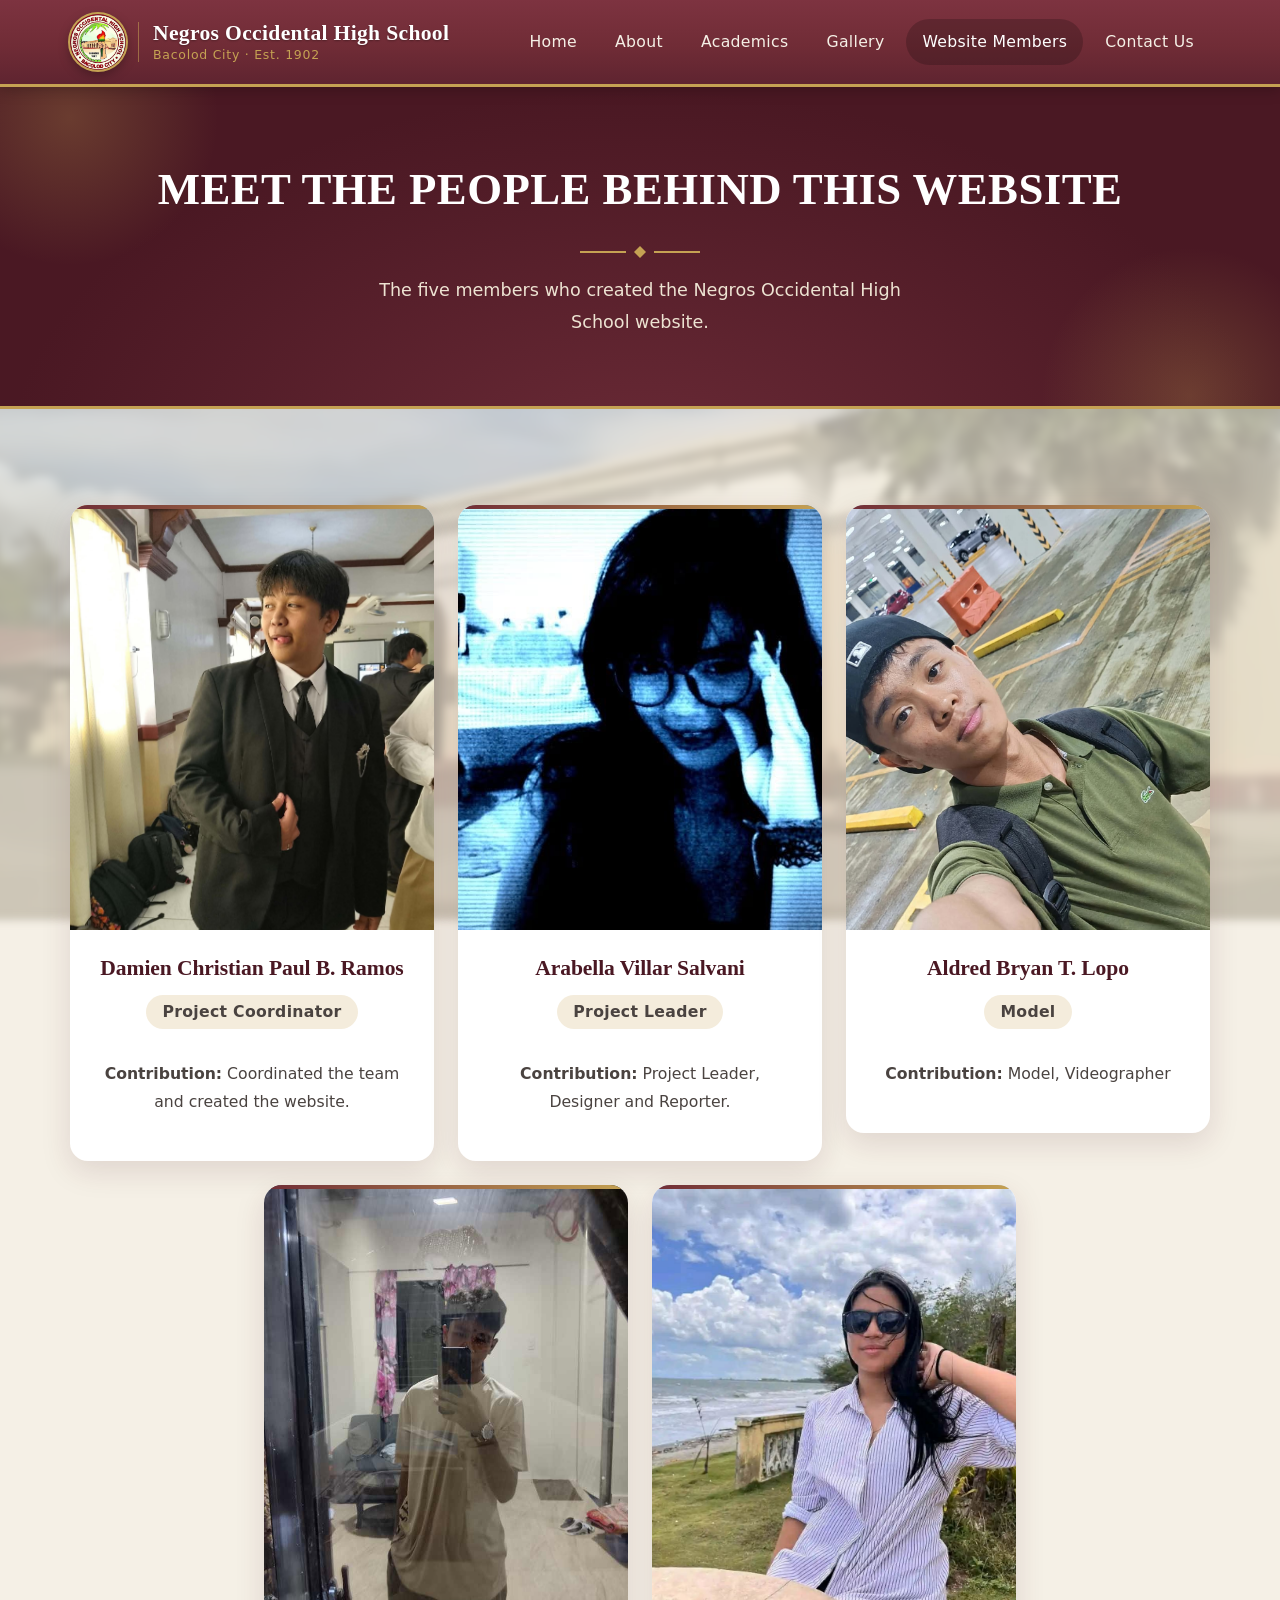
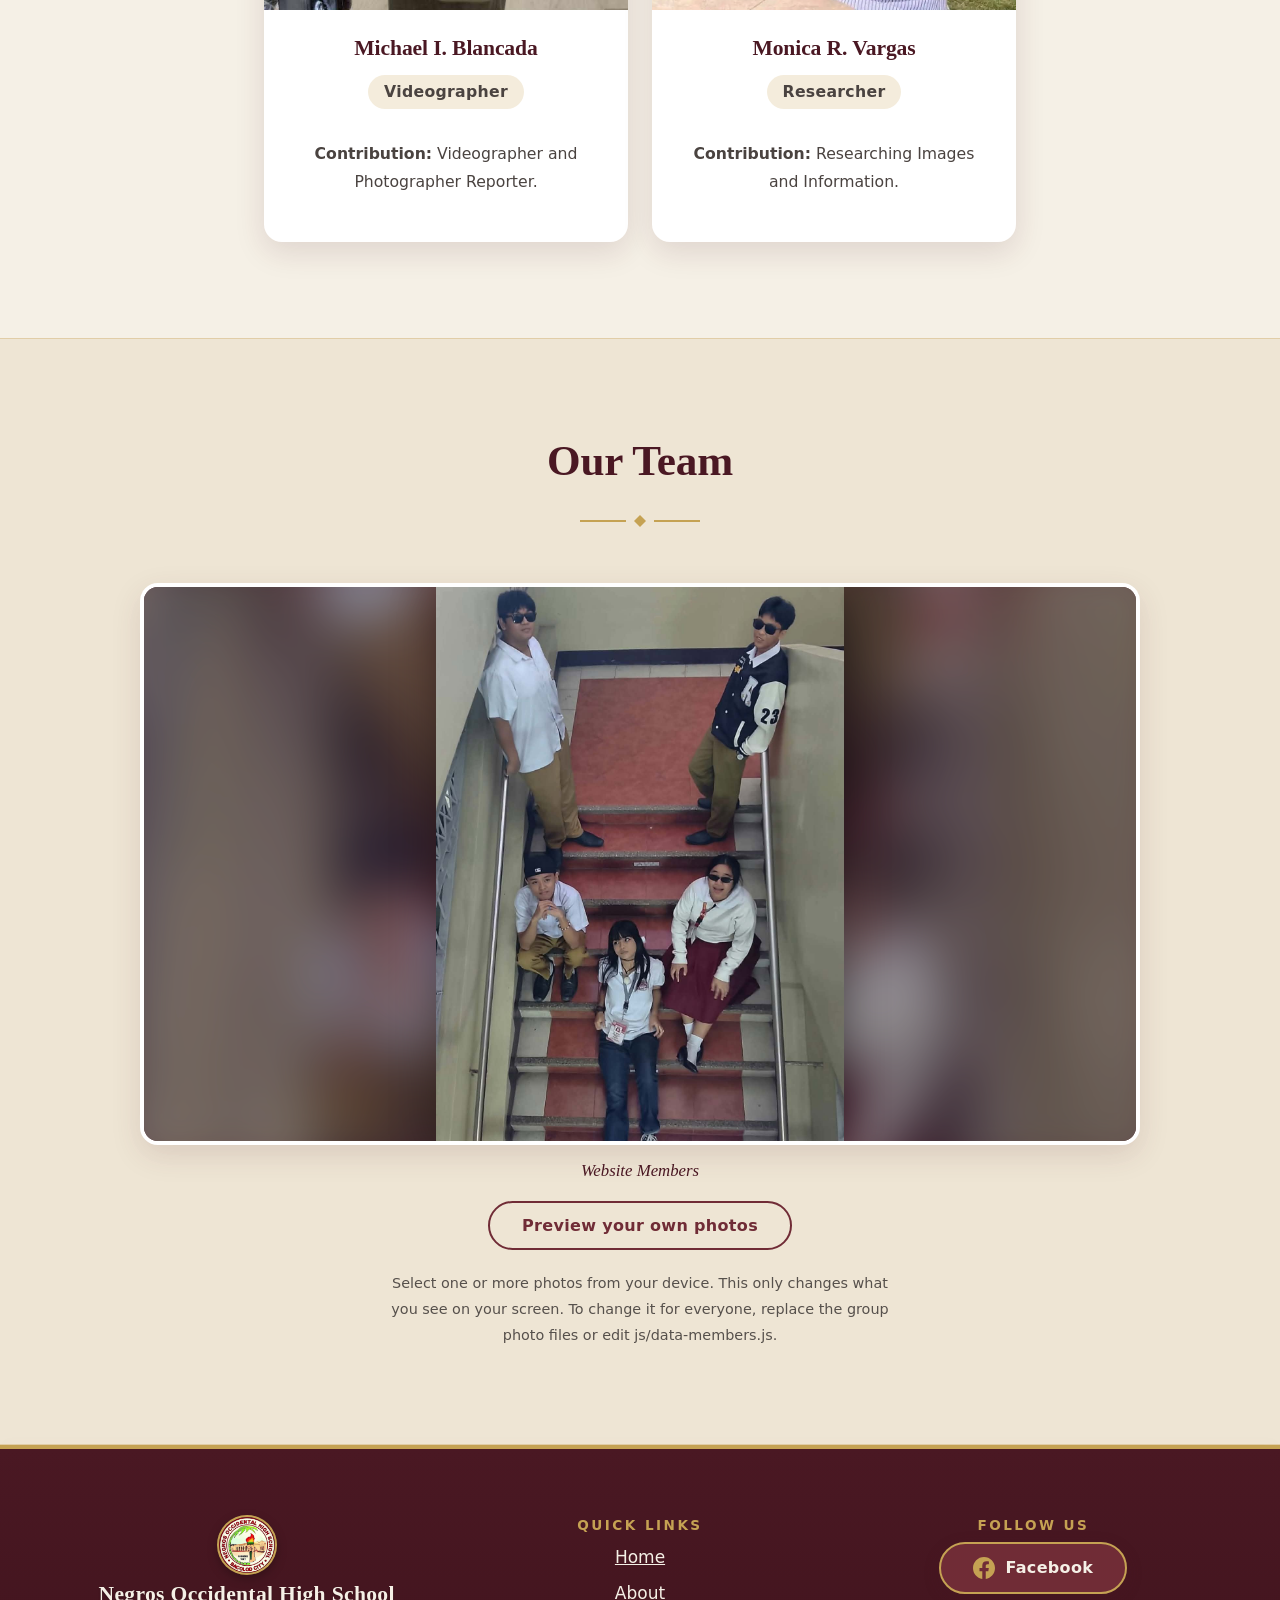
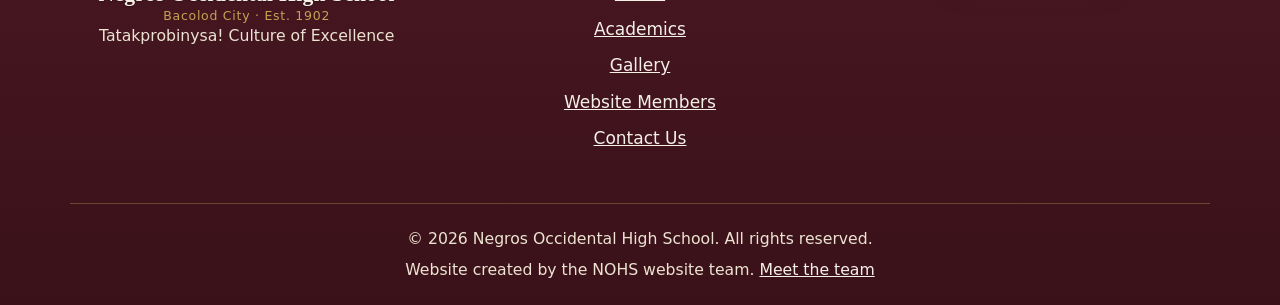
==== members.html @ 0fbad0cd "Add files via upload" ====
<!DOCTYPE html>
<html lang="en">
<head>
<meta charset="UTF-8">
<meta name="viewport" content="width=device-width, initial-scale=1">
<title>Website Members | Negros Occidental High School</title>
<meta name="description" content="Official information website of Negros Occidental High School, Bacolod City.">
<link rel="icon" href="assets/images/school-logo.png">
<link rel="stylesheet" href="css/style.css">
<link rel="stylesheet" href="css/animations.css">
<link rel="stylesheet" href="css/responsive.css">
</head>
<body data-page="members">
<!-- Loading screen (logo comes from js/site-config.js) -->
<div id="loader" aria-hidden="true"><img class="js-logo" src="assets/images/school-logo.png" alt=""></div>
<a class="skip" href="#main">Skip to content</a>
<div id="site-header"></div>
<main id="main">

<section class="page-head"><div class="container"><h1>MEET THE PEOPLE BEHIND THIS WEBSITE</h1><p>The five members who created the Negros Occidental High School website.</p></div></section>
<section class="section"><div class="container"><div class="grid grid-5" id="members-grid"></div></div></section>

<section class="section alt"><div class="container"><h2 class="section-title">Our Team</h2>
  <!-- GROUP PHOTO: any image type works (jpg, png, webp, gif, avif, svg). Change the path in js/data-members.js -->
  <figure class="group reveal">
    <div class="group-frame" id="group-frame"><!-- photos are added by js/group-photo.js --></div>
    <figcaption id="group-cap"></figcaption>
  </figure>
  <div class="group-actions">
    <label class="btn btn-outline" for="group-file" tabindex="0" onkeydown="if(event.key==='Enter')this.click()">Preview your own photos</label>
    <input type="file" id="group-file" accept="image/*" multiple class="sr">
    <p class="note">Select one or more photos from your device. This only changes what you see on your screen. To change it for everyone, replace the group photo files or edit js/data-members.js.</p>
  </div>
</div></section>
<!-- Group photo lightbox (opens when the group photo is clicked) -->
<div class="lightbox" id="group-lightbox" role="dialog" aria-modal="true" aria-label="Group photo viewer" hidden>
  <button class="lb-close" aria-label="Close">&times;</button>
  <button class="lb-prev" aria-label="Previous photo">&#8249;</button>
  <figure><img src="" alt=""><figcaption class="lb-cap"></figcaption><div class="lb-thumbs"></div></figure>
  <button class="lb-next" aria-label="Next photo">&#8250;</button>
</div>
</main>
<div id="site-footer"></div>
<script src="js/site-config.js"></script>
<script src="js/data-gallery.js"></script>
<script src="js/data-members.js"></script>
<script src="js/data-programs.js"></script>
<script src="js/data-activities.js"></script>
<script src="js/main.js"></script>
<script src="js/group-photo.js"></script>
<script src="js/animations.js"></script>
</body>
</html>
---- css/style.css ----
/* STYLE.CSS - to change colors, edit the values in :root below. */
:root{
  --maroon:#702C36; --maroon-dark:#4A1823; --beige:#F5F0E6; --beige-2:#EDE3D2;
  --gold:#C5A253; --white:#FFFFFF; --text:#302B29;
  --radius:16px; --shadow:0 6px 22px rgba(74,24,35,.14);
  --serif:Georgia,"Palatino Linotype",Palatino,"Times New Roman",serif;
  --sans:system-ui,-apple-system,"Segoe UI",Roboto,Arial,sans-serif;
}
*{box-sizing:border-box}
html{scroll-behavior:smooth;scroll-padding-top:84px}
body{margin:0;font:1rem/1.7 var(--sans);color:var(--text);background:var(--beige)}
img{max-width:100%;display:block}
a{color:var(--maroon)}
:focus-visible{outline:3px solid var(--gold);outline-offset:3px}
h1,h2,h3{font-family:var(--serif);color:var(--maroon-dark);line-height:1.2;margin:0 0 .6em}
p{margin:0 0 1em}
.container{width:min(1140px,92%);margin-inline:auto}
.narrow{max-width:780px}
.section{padding:76px 0}.section.tight{padding-top:0}
.section.alt{background:var(--beige-2)}
.section-title{font-size:clamp(1.7rem,3.2vw,2.4rem);margin-bottom:1.1em}
.section-title::after{content:"";display:block;width:56px;height:3px;background:var(--gold);margin-top:.5em;border-radius:2px}
.skip{position:absolute;left:-999px;top:0;background:var(--gold);color:var(--maroon-dark);padding:8px 14px;z-index:300}
.skip:focus{left:8px;top:8px}
.sr{position:absolute;width:1px;height:1px;overflow:hidden;clip:rect(0 0 0 0)}
.note{font-size:.9rem;opacity:.8}

/* Buttons */
.btn{display:inline-block;background:var(--maroon);color:var(--white);padding:12px 26px;border-radius:999px;border:2px solid var(--maroon);font:600 1rem var(--sans);text-decoration:none;cursor:pointer;transition:transform .2s,background .2s,box-shadow .2s}
.btn:hover{transform:translateY(-2px);background:var(--maroon-dark);box-shadow:var(--shadow)}
.btn-gold{background:var(--gold);border-color:var(--gold);color:var(--maroon-dark)}
.btn-gold:hover{background:#d4b366;border-color:#d4b366}
.btn-light{background:transparent;border-color:var(--white);color:var(--white)}
.btn-light:hover{background:var(--white);color:var(--maroon-dark)}
.btn-outline{background:transparent;color:var(--maroon)}
.btn-outline:hover{color:var(--white)}
.btn-fb{display:inline-flex;align-items:center;gap:10px;background:var(--maroon);border-color:var(--gold)}
.btn-fb svg{color:var(--gold)}
.btn-fb:hover{background:var(--maroon-dark);transform:translateY(-3px) scale(1.03)}
.btn-fb.big{padding:16px 34px;font-size:1.1rem}
.btn-row{display:flex;gap:14px;flex-wrap:wrap}

/* Header */
.site-header{position:sticky;top:0;z-index:100;background:linear-gradient(180deg,#7d3340 0%,var(--maroon) 55%,#5f2430 100%);border-bottom:3px solid var(--gold);box-shadow:0 2px 14px rgba(0,0,0,.25)}
.nav-wrap{display:flex;align-items:center;justify-content:space-between;gap:16px;min-height:84px}
.brand{display:flex;align-items:center;gap:12px;color:var(--white);text-decoration:none;font:700 1.05rem/1.2 var(--serif)}
.brand img{width:56px;height:56px;object-fit:contain;border-radius:50%;box-shadow:0 0 0 2px var(--gold),0 4px 12px rgba(0,0,0,.35);transition:transform .3s}
.brand:hover img{transform:rotate(-6deg) scale(1.05)}
.brand-text{display:flex;flex-direction:column;gap:3px;padding-left:14px;border-left:1px solid rgba(197,162,83,.55)}
.brand-name{font:700 1.3rem/1.1 var(--serif);letter-spacing:.015em;text-shadow:0 1px 2px rgba(0,0,0,.3)}
.brand-sub{font:500 .78rem/1 var(--sans);letter-spacing:.06em;color:var(--gold)}
.nav{display:flex;gap:6px}
.nav a{color:var(--beige);text-decoration:none;padding:8px 14px;border-radius:8px;position:relative;font-weight:500;transition:background .2s}
.nav a:hover{background:var(--maroon-dark)}
.nav a.active{color:var(--white)}
.nav a.active::after{content:"";position:absolute;left:14px;right:14px;bottom:2px;height:2px;background:var(--gold)}
.nav-toggle{display:none;background:none;border:0;padding:10px;cursor:pointer}
.nav-toggle span{display:block;width:26px;height:3px;background:var(--white);margin:5px 0;transition:.25s;border-radius:2px}
.nav-toggle[aria-expanded=true] span:nth-child(1){transform:translateY(8px) rotate(45deg)}
.nav-toggle[aria-expanded=true] span:nth-child(2){opacity:0}
.nav-toggle[aria-expanded=true] span:nth-child(3){transform:translateY(-8px) rotate(-45deg)}

/* Hero */
.hero{background:var(--maroon-dark) center/cover;color:var(--white);padding:100px 0 110px;border-bottom:4px solid var(--gold)}
.hero-grid{display:grid;grid-template-columns:1fr auto;gap:48px;align-items:center}
.hero h1{color:var(--white);font-size:clamp(2.2rem,5.4vw,4rem);letter-spacing:.01em;margin-bottom:.35em}
.hero-meta{color:var(--gold);font:600 1.1rem var(--serif)}
.hero-welcome{max-width:560px;font-size:1.1rem;margin-bottom:1.6em}
.hero-logo{width:260px;height:260px;object-fit:contain;filter:drop-shadow(0 10px 24px rgba(0,0,0,.45))}
.page-head{background:var(--maroon-dark);color:var(--white);padding:56px 0;border-bottom:3px solid var(--gold)}
.page-head h1{color:var(--white);font-size:clamp(1.8rem,4vw,2.8rem);margin:0}
.page-head p{color:var(--beige-2);margin:.6em 0 0}

/* Layout + cards */
.split{display:grid;grid-template-columns:1fr 1fr;gap:56px;align-items:center}
.grid{display:grid;gap:24px}
.grid-2{grid-template-columns:repeat(2,1fr)}.grid-3{grid-template-columns:repeat(3,1fr)}.grid-4{grid-template-columns:repeat(4,1fr)}
.grid-5{display:flex;flex-wrap:wrap;justify-content:center}
.grid-5 .card{flex:0 1 calc(33.333% - 16px)}
.card{background:var(--white);border-radius:var(--radius);box-shadow:var(--shadow);padding:28px;border-top:3px solid var(--gold);text-decoration:none;color:var(--text);display:block;overflow:hidden;transition:transform .25s,box-shadow .25s}
a.card:hover,.card:hover{transform:translateY(-5px);box-shadow:0 14px 30px rgba(74,24,35,.2)}
.card h3,.card h2{font-size:1.3rem}
.card .more{color:var(--maroon);font-weight:700}
.card .more::after{content:" \203A";color:var(--gold)}
.card:has(> img){padding:0}
.card > img{width:100%;aspect-ratio:3/2;object-fit:cover}
.card-body{padding:22px 24px 26px}
.member > img{aspect-ratio:6/7}
.role{color:var(--maroon);font-weight:700;font-size:.95rem}
.img-frame{border-radius:var(--radius);overflow:hidden;box-shadow:var(--shadow);border:4px solid var(--white)}
.photos{display:grid;gap:20px}
.photos figure{margin:0;border-radius:var(--radius);overflow:hidden;box-shadow:var(--shadow);background:var(--white)}
.photos figcaption{padding:10px 16px;font-size:.9rem}
.ticks{list-style:none;padding:0;margin:0}
.ticks li{padding:10px 0 10px 34px;position:relative;border-bottom:1px solid rgba(112,44,54,.15)}
.ticks li::before{content:"";position:absolute;left:6px;top:19px;width:10px;height:10px;background:var(--gold);transform:rotate(45deg)}
.profile{width:100%;border-collapse:collapse;background:var(--white);border-radius:var(--radius);overflow:hidden;box-shadow:var(--shadow)}
.profile th,.profile td{text-align:left;padding:14px 20px;border-bottom:1px solid var(--beige-2)}
.profile th{width:32%;background:var(--maroon);color:var(--white);font-weight:600}
.timeline{list-style:none;margin:0;padding:0 0 0 26px;border-left:3px solid var(--gold)}
.timeline li{position:relative;padding:0 0 28px 28px}
.timeline li::before{content:"";position:absolute;left:-36px;top:6px;width:16px;height:16px;border-radius:50%;background:var(--maroon);border:3px solid var(--gold)}
.timeline .year{font:700 1.3rem var(--serif);color:var(--maroon)}
.info{margin:0}.info dt{font-weight:700;color:var(--maroon);margin-top:14px}.info dd{margin:0}

/* Video */
.player-wrap{display:grid;grid-template-columns:1.6fr 1fr;gap:36px;align-items:start}
.player{position:relative;background:#000;border-radius:var(--radius);overflow:hidden;box-shadow:var(--shadow);border:3px solid var(--maroon-dark)}
.player video{width:100%;aspect-ratio:16/9;display:block;background:#1c1c1c;cursor:pointer}
.vmsg{position:absolute;inset:0 0 56px;margin:0;padding:24px;display:flex;align-items:center;text-align:center;color:var(--beige);background:rgba(74,24,35,.88);font-size:.95rem}
.controls{display:flex;align-items:center;gap:10px;padding:10px 14px;background:var(--maroon-dark);color:var(--white);font-size:.85rem;flex-wrap:wrap}
.controls button{background:var(--gold);color:var(--maroon-dark);border:0;border-radius:6px;padding:6px 12px;font-weight:700;cursor:pointer}
.controls button:hover{background:#d9b968}
.controls input[type=range]{accent-color:var(--gold)}
#seek{flex:1;min-width:120px}#vol{width:80px}
.player:fullscreen video{height:calc(100% - 56px);aspect-ratio:auto}

/* Gallery */
.gallery{display:grid;grid-template-columns:repeat(3,1fr);gap:22px}
.g-item{position:relative;border:0;padding:0;border-radius:var(--radius);overflow:hidden;cursor:zoom-in;box-shadow:var(--shadow);aspect-ratio:4/3;background:var(--maroon)}
.g-item img{width:100%;height:100%;object-fit:cover;transition:transform .5s}
.g-item:hover img,.g-item:focus-visible img{transform:scale(1.08)}
.g-cap{position:absolute;inset:auto 0 0;padding:34px 16px 12px;text-align:left;color:var(--white);font-size:.85rem;background:linear-gradient(transparent,rgba(74,24,35,.92))}
.g-cap strong{display:block;font:700 1rem var(--serif);color:var(--gold)}
.lightbox{position:fixed;inset:0;z-index:400;background:rgba(30,10,15,.94);display:flex;align-items:center;justify-content:center;gap:12px;padding:20px}
.lightbox[hidden]{display:none}
.lightbox figure{margin:0;max-width:min(980px,80vw);text-align:center}
.lightbox img{max-height:76vh;margin:auto;border-radius:12px;border:3px solid var(--gold);opacity:0;transition:opacity .3s}
.lightbox img.in{opacity:1}
.lb-cap{color:var(--beige);margin-top:14px}
.lightbox button{background:rgba(197,162,83,.2);color:var(--white);border:2px solid var(--gold);width:50px;height:50px;border-radius:50%;font-size:2rem;line-height:1;cursor:pointer;flex:none}
.lightbox button:hover{background:var(--gold);color:var(--maroon-dark)}
.lb-close{position:absolute;top:18px;right:18px}

/* Contact / map / footer */
.map{border-radius:var(--radius);overflow:hidden;box-shadow:var(--shadow);border:4px solid var(--white);margin-bottom:12px}
.map iframe{width:100%;height:430px;border:0;display:block}
.fb-card{text-align:center}
.site-footer{background:var(--maroon-dark);color:var(--beige-2);border-top:4px solid var(--gold);padding-top:52px}
.site-footer h3{color:var(--gold);font-size:1.1rem}
.site-footer a{color:var(--beige)}
.site-footer ul{list-style:none;padding:0;margin:0}.site-footer li{margin-bottom:6px}
.footer-grid{display:grid;grid-template-columns:1.6fr 1fr 1fr;gap:40px}
.footer-bottom{border-top:1px solid rgba(197,162,83,.35);margin-top:36px;padding:18px 0;display:flex;justify-content:space-between;gap:12px;flex-wrap:wrap;font-size:.9rem}
.footer-bottom p{margin:0}
.to-top{position:fixed;right:20px;bottom:20px;width:46px;height:46px;border-radius:50%;border:2px solid var(--gold);background:var(--maroon);color:var(--white);font-size:1.4rem;cursor:pointer;opacity:0;pointer-events:none;transition:.3s;z-index:90}
.to-top.show{opacity:1;pointer-events:auto}
.to-top:hover{background:var(--maroon-dark)}

/* ===== SYMMETRY LAYER: centered headings, balanced columns, equal cards ===== */
.section-title{text-align:center}
.section-title::after{margin-inline:auto}
.narrow{margin-inline:auto;text-align:center}
.page-head{text-align:center;background:radial-gradient(ellipse at 50% 120%,#6a2a36 0,var(--maroon-dark) 70%)}
.page-head p{max-width:640px;margin-inline:auto}
.section:has(> .container > .btn-outline){padding:30px 0 0;text-align:center}
.grid{align-items:stretch}
.card{text-align:center;height:100%}
.card.member .card-body,.card:has(> img) .card-body{text-align:center}
.info{text-align:center}
.ticks{max-width:380px;margin-inline:auto}
.split{align-items:center}
.split > div:first-child{text-align:left}

/* Hero: centered stack, logo on top */
.hero{text-align:center}
.hero-grid{grid-template-columns:1fr;justify-items:center;gap:26px}
.hero-logo{order:-1;width:190px;height:190px}
.hero-welcome{margin-inline:auto}
.btn-row{justify-content:center}

/* Video: centered, player above details */
.player-wrap{grid-template-columns:1fr;max-width:900px;margin-inline:auto;gap:26px}
.player-info{text-align:center}

/* About: photos side by side, centered timeline that mirrors left/right */
.photos{grid-template-columns:repeat(2,1fr);margin-top:36px}
.photos img{aspect-ratio:3/2;object-fit:cover;width:100%}
.timeline{position:relative;max-width:900px;margin-inline:auto;padding:0;border:0}
.timeline::before{content:"";position:absolute;left:50%;top:0;bottom:0;width:3px;background:var(--gold);transform:translateX(-50%)}
.timeline li{position:relative;width:50%;padding:0 44px 32px 0;text-align:right}
.timeline li:nth-child(even){margin-left:50%;padding:0 0 32px 44px;text-align:left}
.timeline li::before{left:auto;right:-8px;top:6px}
.timeline li:nth-child(even)::before{right:auto;left:-8px}

/* Members: equal width cards, last row centered */
.grid-5{gap:24px}
.grid-5 .card{flex:0 1 calc(33.333% - 16px)}

/* Footer: three equal, centered columns */
.footer-grid{grid-template-columns:repeat(3,1fr);text-align:center}
.footer-grid .brand{justify-content:center}
.footer-grid .brand-text{text-align:left}
.footer-bottom{justify-content:center;text-align:center;flex-direction:column;align-items:center;gap:4px}

/* Spacing + footer brand fixes */
.section.tight{padding-top:44px}
.footer-grid .brand{flex-direction:column;gap:10px}
.footer-grid .brand-text{border-left:0;padding-left:0;align-items:center;text-align:center}
.footer-grid p{max-width:340px;margin-inline:auto}

/* Academics: programs in two balanced columns; an odd last card is centered */
.programs{max-width:960px;margin-inline:auto}
.programs .card{flex:0 1 calc(50% - 12px)}

/* Hero banner: cover for big images; natural size + blurred fill for small ones */
.hero{position:relative;overflow:hidden;isolation:isolate;background:var(--maroon-dark)}
.hero-bg{position:absolute;inset:0;z-index:-2}
.hero-bg-blur{position:absolute;inset:-60px;background:center/cover no-repeat;filter:blur(26px) saturate(1.1)}
.hero-bg-img{position:absolute;inset:0;width:100%;height:100%;object-fit:cover}
.hero-small .hero-bg-img{object-fit:scale-down;-webkit-mask-image:linear-gradient(90deg,transparent,#000 7%,#000 93%,transparent);mask-image:linear-gradient(90deg,transparent,#000 7%,#000 93%,transparent)}
.hero::before{content:"";position:absolute;inset:0;z-index:-1;background:linear-gradient(rgba(74,24,35,.8),rgba(48,43,41,.74))}
.hero-small::before{background:linear-gradient(rgba(74,24,35,.5),rgba(48,43,41,.45))}
.hero h1,.hero-meta,.hero-welcome{text-shadow:0 2px 10px rgba(0,0,0,.65)}

/* Group photo: never stretched; blurred copy of the photo fills the leftover space */
.group{margin:0 auto;max-width:1000px}
.group-frame{position:relative;aspect-ratio:16/9;border-radius:var(--radius);overflow:hidden;isolation:isolate;box-shadow:var(--shadow);border:4px solid var(--white);background:var(--maroon-dark)}
.group-blur{position:absolute;inset:-40px;background:center/cover no-repeat;filter:blur(28px) saturate(1.15);z-index:0}
.group-frame::before{content:"";position:absolute;inset:0;z-index:1;background:rgba(74,24,35,.28)}
.group-img{position:absolute;inset:0;width:100%;height:100%;object-fit:scale-down;z-index:2;filter:drop-shadow(0 8px 22px rgba(0,0,0,.45))}
.group-missing .group-img{visibility:hidden}
.group figcaption{text-align:center;margin-top:16px;font:italic 1.05rem var(--serif);color:var(--maroon-dark)}
.group-actions{text-align:center;margin-top:20px}
.group-actions .note{max-width:520px;margin:12px auto 0}

/* Group photo: click-to-enlarge hint */
.group-frame{cursor:zoom-in}
.group-img{transition:transform .6s cubic-bezier(.2,.7,.2,1)}
.group-frame:hover .group-img{transform:scale(1.02)}
.group-frame::after{content:"Click to enlarge";position:absolute;right:14px;bottom:14px;z-index:3;background:rgba(74,24,35,.88);color:var(--white);border:1px solid var(--gold);padding:6px 14px;border-radius:999px;font-size:.8rem;transition:opacity .3s,transform .3s}
@media (hover:hover){.group-frame::after{opacity:0;transform:translateY(6px)}.group-frame:hover::after,.group-frame:focus-visible::after{opacity:1;transform:none}}
.group-missing{cursor:default}.group-missing::after{display:none}

/* Learning Environment: clickable cards that open 3 photos */
#learning .card{cursor:pointer}
.photo-badge{position:absolute;top:14px;right:14px;z-index:2;background:rgba(74,24,35,.9);color:var(--white);border:1px solid var(--gold);padding:4px 12px;border-radius:999px;font-size:.78rem;font-weight:600;pointer-events:none}
.lb-thumbs{display:flex;justify-content:center;gap:10px;margin-top:14px}
.lb-thumbs[hidden]{display:none}
.lightbox .lb-thumbs button{width:76px;height:56px;padding:0;border-radius:8px;border:2px solid transparent;overflow:hidden;opacity:.6;background:none;transition:opacity .2s,transform .2s}
.lightbox .lb-thumbs button:hover{opacity:1;transform:translateY(-3px);background:none}
.lightbox .lb-thumbs button.on{border-color:var(--gold);opacity:1}
.lightbox .lb-thumbs img{width:100%;height:100%;max-height:none;object-fit:cover;border:0;border-radius:0;opacity:1;margin:0}
.lightbox button[hidden]{display:none}
@media (max-width:640px){.lightbox .lb-thumbs button{width:58px;height:44px}}

/* Auto-sliding card covers */
.card.has-slider{padding:0}
.slider{position:relative;overflow:hidden;aspect-ratio:3/2}
.slider-track{display:flex;height:100%;transition:transform .7s cubic-bezier(.65,0,.35,1)}
.slider-track img{flex:0 0 100%;width:100%;height:100%;object-fit:cover;transition:transform .7s cubic-bezier(.2,.7,.2,1)}
.card:hover .slider-track img{transform:scale(1.05)}
.slider-dots{position:absolute;left:0;right:0;bottom:12px;display:flex;justify-content:center;gap:7px;pointer-events:none}
.slider-dots i{width:8px;height:8px;border-radius:50%;background:rgba(255,255,255,.55);transition:background .3s,transform .3s}
.slider-dots i.on{background:var(--gold);transform:scale(1.3)}

/* Group photos: sliding track, each slide keeps its own blurred fill */
.group-frame::before{display:none}
.group-track{display:flex;height:100%;transition:transform .8s cubic-bezier(.65,0,.35,1)}
.group-slide{position:relative;flex:0 0 100%;height:100%;overflow:hidden}
.group-slide::before{content:"";position:absolute;inset:0;z-index:1;background:rgba(74,24,35,.28)}
.group-slide.miss .group-img{visibility:hidden}

/* ===== Fixed, slightly blurred photo background (see "background" in js/site-config.js) ===== */
.site-bg{position:fixed;inset:-20px;z-index:-1;background:var(--beige) center/cover no-repeat;filter:blur(4px) saturate(1.05);transform:translateZ(0);pointer-events:none}
.site-bg::after{content:"";position:absolute;inset:0;background:linear-gradient(rgba(245,240,230,.62),rgba(237,227,210,.74))}
/* Plain sections let the photo show through; alternate sections are frosted glass */
.section{background:transparent}
.section.alt{background:rgba(237,227,210,.88);-webkit-backdrop-filter:blur(8px);backdrop-filter:blur(8px);border-block:1px solid rgba(197,162,83,.35)}
/* Text blocks and headings on the photo get a soft frosted panel so they stay easy to read */
.narrow,.split > div:first-child{background:rgba(255,255,255,.62);-webkit-backdrop-filter:blur(8px);backdrop-filter:blur(8px);padding:30px 34px;border-radius:var(--radius);box-shadow:var(--shadow);border:1px solid rgba(255,255,255,.7)}
.section:not(.alt) > .container:not(.narrow) > .section-title{display:table;margin:0 auto 1.3em;padding:.4em 1.4em .55em;background:rgba(245,240,230,.86);-webkit-backdrop-filter:blur(8px);backdrop-filter:blur(8px);border-radius:999px;box-shadow:var(--shadow)}
.section:not(.alt) > .container:not(.narrow) > .section-title::after{margin-top:.35em}
@media (max-width:640px){.narrow,.split > div:first-child{padding:22px 20px}}

/* Real school logo: solid white background, shown as a round seal with a gold ring */
.hero-logo{border-radius:50%;filter:none;box-shadow:0 0 0 5px var(--gold),0 16px 38px rgba(0,0,0,.5)}
#loader img{border-radius:50%;box-shadow:0 0 0 3px var(--gold)}

/* Welcome picture: keep its proportions in every browser */
.img-frame img{display:block;width:100%;height:auto;aspect-ratio:4/3;object-fit:cover}

/* =====================================================================
   POLISH LAYER - cleaner type, calmer spacing, richer cards and hero
   ===================================================================== */
:root{--shadow-sm:0 2px 10px rgba(74,24,35,.09);--shadow:0 10px 30px rgba(74,24,35,.13);--shadow-lg:0 24px 54px rgba(74,24,35,.24);--radius:18px}
html{-webkit-text-size-adjust:100%;scrollbar-color:var(--maroon) var(--beige-2)}
::-webkit-scrollbar{width:11px}::-webkit-scrollbar-track{background:var(--beige-2)}
::-webkit-scrollbar-thumb{background:var(--maroon);border-radius:8px;border:2px solid var(--beige-2)}
::selection{background:var(--gold);color:var(--maroon-dark)}
body{font-size:1.0625rem;line-height:1.78;-webkit-font-smoothing:antialiased;text-rendering:optimizeLegibility}
h1,h2,h3{letter-spacing:-.005em;text-wrap:balance}
p{text-wrap:pretty}
.section{padding:96px 0}
.section.tight{padding-top:44px}

/* Headings: gold ornament instead of a plain line */
.section-title{font-size:clamp(1.9rem,3.4vw,2.7rem);margin-bottom:1.3em}
.section-title::after,.page-head h1::after{content:"";display:block;width:120px;height:12px;margin:.65em auto 0;border-radius:0;
  background:url("data:image/svg+xml,%3Csvg xmlns='http://www.w3.org/2000/svg' viewBox='0 0 120 12'%3E%3Cpath d='M0 6h46M74 6h46' stroke='%23C5A253' stroke-width='2'/%3E%3Cpath d='M60 0l6 6-6 6-6-6z' fill='%23C5A253'/%3E%3C/svg%3E") center/contain no-repeat}
.page-head{padding:76px 0 68px}
.page-head h1{letter-spacing:.01em}
.page-head p{font-size:1.1rem;margin-top:1em}

/* Header */
.nav a{font-size:.98rem;letter-spacing:.02em;padding:9px 16px}
.nav a.active{background:rgba(0,0,0,.2);border-radius:999px}
.nav a.active::after{display:none}
.brand-name{font-size:1.35rem}

/* Buttons */
.btn{padding:13px 32px;letter-spacing:.02em;box-shadow:0 5px 16px rgba(74,24,35,.22)}
.btn:hover{box-shadow:0 10px 24px rgba(74,24,35,.3)}
.btn-outline{box-shadow:none}

/* Hero: taller, calmer, with a scroll cue */
.hero{min-height:min(92vh,840px);display:flex;align-items:center;padding:110px 0 140px}
.hero-grid{width:100%;gap:30px}
.hero h1{font-size:clamp(2.4rem,6.2vw,4.7rem);line-height:1.08;letter-spacing:.025em}
.hero-meta{font-size:.95rem;letter-spacing:.16em;text-transform:uppercase;margin-bottom:1.2em}
.hero-welcome{font-size:1.2rem;line-height:1.75;max-width:620px;margin-bottom:2em}
.hero-logo{width:210px;height:210px}
.hero::after{content:"";position:absolute;left:50%;bottom:30px;width:20px;height:20px;border-right:3px solid var(--gold);border-bottom:3px solid var(--gold);transform:translateX(-50%) rotate(45deg);animation:cue 1.9s ease-in-out infinite;pointer-events:none}

/* Cards */
.card{border-top:0;border-radius:var(--radius);box-shadow:var(--shadow);padding:34px 28px}
.card::before{content:"";position:absolute;left:0;right:0;top:0;height:4px;z-index:3;background:linear-gradient(90deg,var(--maroon),var(--gold))}
.card:hover{box-shadow:var(--shadow-lg)}
.card h3{font-size:1.35rem}
.card p{font-size:1rem;color:#4a4340}
.card-body{padding:26px 26px 30px}
.card.has-slider,.card:has(> img){padding:0}

/* Homepage highlights: numbered cards */
#highlights{counter-reset:h}
#highlights .card h3::before{counter-increment:h;content:"0" counter(h);display:block;font:700 2.7rem/1 var(--serif);color:var(--gold);opacity:.7;margin-bottom:.3em}
/* Quick navigation: bold maroon tiles */
.quick{background:linear-gradient(145deg,var(--maroon),var(--maroon-dark));padding:48px 24px}
.quick h3{color:var(--white);font-size:1.55rem}
.quick .more,.quick .more::after{color:var(--gold)}

/* Members */
.role{display:inline-block;background:rgba(197,162,83,.2);color:var(--maroon-dark);padding:3px 16px;border-radius:999px;font-size:.84rem;letter-spacing:.02em;margin-bottom:1em}
.member .card-body p{font-size:.98rem}

/* Text panels, contact details, profile table */
.narrow,.split > div:first-child{border-radius:22px;padding:40px 44px}
.narrow p,.split > div:first-child p{font-size:1.08rem}
.info dt{font-size:.78rem;letter-spacing:.14em;text-transform:uppercase;margin-top:20px;color:var(--maroon)}
.info dd{font-size:1.05rem}
.profile th,.profile td{padding:16px 24px}
.gallery{gap:26px}
.g-item{border-radius:var(--radius)}

/* Footer */
.site-footer{padding-top:68px;background:linear-gradient(180deg,var(--maroon-dark),#3a1119)}
.site-footer h3{font:700 .85rem var(--sans);letter-spacing:.18em;text-transform:uppercase}
.site-footer p{font-size:.98rem;line-height:1.7}
.footer-bottom{margin-top:44px;padding:22px 0}

@media (max-width:640px){
  .section{padding:62px 0}
  .page-head{padding:54px 0 48px}
  .hero{min-height:0;padding:70px 0 100px}
  .hero-logo{width:140px;height:140px}
  .narrow,.split > div:first-child{padding:28px 22px}
  .card{padding:28px 22px}
}
.split > div:first-child{text-align:center}

/* ===== Banner sized to its image (1200 x 414). Edit the ratio here if you change the banner image. ===== */
.hero{min-height:max(400px,34.5vw);padding:0;display:flex;align-items:center}
.hero-bg{inset:0;transform:none!important}
.hero-bg-img,.hero-small .hero-bg-img{object-fit:cover;-webkit-mask-image:none;mask-image:none}
.hero-bg-blur{display:none}
/* darker on the left where the text sits, so the people on the right stay clear */
.hero::before,.hero-small::before{background:linear-gradient(90deg,rgba(74,24,35,.88) 0%,rgba(74,24,35,.64) 45%,rgba(74,24,35,.16) 100%)}
.hero::after{display:none}
.hero-grid{grid-template-columns:auto 1fr;justify-items:start;align-items:center;text-align:left;gap:44px}
.hero-logo{order:0;width:170px;height:170px}
.hero-text{max-width:660px}
.hero h1{font-size:clamp(1.8rem,3.5vw,3.1rem);line-height:1.12;margin-bottom:.4em}
.hero-meta{font-size:.82rem;letter-spacing:.15em;margin-bottom:.9em}
.hero-welcome{font-size:1.05rem;line-height:1.6;margin-bottom:1.3em;max-width:520px}
.btn-row{justify-content:flex-start}
.hero .btn{padding:11px 26px;font-size:.95rem}
.hero-grid{width:min(1140px,92%);margin-inline:auto}
.hero-logo{order:-1}
.hero-welcome{margin-inline:0}
@media (max-width:760px){.hero-welcome{margin-inline:auto}}

/* Academic Programs: images open in a lightbox */
.programs .card > img.zoomable{cursor:zoom-in}
.programs .card > img.zoomable:focus-visible{outline:3px solid var(--gold);outline-offset:-3px}
---- css/animations.css ----
/* ANIMATIONS.CSS - loader, page fade, scroll reveals. */
#loader{position:fixed;inset:0;z-index:999;background:var(--maroon-dark);display:flex;align-items:center;justify-content:center;transition:opacity .6s,visibility .6s}
#loader img{width:120px;height:120px;object-fit:contain;animation:pulse 1.4s ease-in-out infinite}
body.loaded #loader{opacity:0;visibility:hidden}
@keyframes pulse{0%,100%{transform:scale(1);filter:drop-shadow(0 0 0 rgba(197,162,83,0))}50%{transform:scale(1.1);filter:drop-shadow(0 0 18px rgba(197,162,83,.8))}}
body{animation:pageIn .5s ease both}
body.leaving{opacity:0;transition:opacity .25s}
@keyframes pageIn{from{opacity:0}to{opacity:1}}
/* Hero: the one orchestrated entrance */
.hero-text > *{animation:rise .8s cubic-bezier(.2,.7,.2,1) both}
.hero-text > :nth-child(2){animation-delay:.12s}.hero-text > :nth-child(3){animation-delay:.24s}.hero-text > :nth-child(4){animation-delay:.36s}
.hero-logo{animation:rise 1s .3s cubic-bezier(.2,.7,.2,1) both}
@keyframes rise{from{opacity:0;transform:translateY(26px)}to{opacity:1;transform:none}}
.reveal{opacity:0;transform:translateY(24px);transition:opacity .7s,transform .7s}
.reveal.in{opacity:1;transform:none}
@media (prefers-reduced-motion:reduce){
  *,*::before,*::after{animation:none!important;transition:none!important;scroll-behavior:auto!important}
  .reveal{opacity:1;transform:none}
  .img-reveal::after{display:none}
}

/* ===== MORE INTERACTIVE ANIMATIONS ===== */
/* Scroll progress bar */
.scroll-progress{position:fixed;top:0;left:0;width:100%;height:3px;background:linear-gradient(90deg,var(--gold),#ecd495);transform-origin:left;transform:scaleX(0);z-index:500;pointer-events:none}
/* Section title underline grows in */
.section-title::after{transform:scaleX(0);transition:transform .9s .25s cubic-bezier(.2,.7,.2,1)}
.section-title.in::after{transform:scaleX(1)}
/* Nav hover underline slides in */
.nav a:not(.active)::after{content:"";position:absolute;left:14px;right:14px;bottom:2px;height:2px;background:var(--gold);transform:scaleX(0);transition:transform .3s}
.nav a:not(.active):hover::after{transform:scaleX(1)}
/* Hero: parallax layer, floating logo, shimmering gold button */
.hero-bg{inset:-70px 0;will-change:transform}
.hero-logo{animation:rise 1s .3s cubic-bezier(.2,.7,.2,1) both,float 6s 1.4s ease-in-out infinite}
@keyframes float{0%,100%{transform:translateY(0)}50%{transform:translateY(-12px)}}
.btn-gold{background-image:linear-gradient(110deg,transparent 30%,rgba(255,255,255,.5) 50%,transparent 70%);background-size:250% 100%;animation:shine 4s ease-in-out infinite}
.btn-gold:hover{animation:none}
@keyframes shine{0%,60%{background-position:150% 0}100%{background-position:-50% 0}}
/* Buttons: ripple + press */
.btn{position:relative;overflow:hidden}
.btn:active{transform:translateY(0) scale(.97)}
.ripple{position:absolute;border-radius:50%;background:rgba(255,255,255,.45);transform:scale(0);animation:ripple .65s ease-out;pointer-events:none}
@keyframes ripple{to{transform:scale(1);opacity:0}}
/* Cards: tilt glow, image zoom, sliding arrow */
.card{position:relative}
.card::after{content:"";position:absolute;inset:0;pointer-events:none;opacity:0;transition:opacity .3s;background:radial-gradient(circle at var(--mx,50%) var(--my,50%),rgba(197,162,83,.22),transparent 55%)}
.card:hover::after{opacity:1}
.card.reveal.in{transition:opacity .7s,transform .3s ease,box-shadow .3s}
.card > img{transition:transform .7s cubic-bezier(.2,.7,.2,1)}
.card:hover > img{transform:scale(1.07)}
.card .more::after{display:inline-block;transition:transform .25s}
.card:hover .more::after{transform:translateX(6px)}
/* Gallery: caption slides up on hover (always visible on touch screens) */
.g-item{transition:box-shadow .35s}
.g-item:hover,.g-item:focus-visible{box-shadow:0 0 0 3px var(--gold),0 16px 30px rgba(74,24,35,.3)}
@media (hover:hover){.g-cap{transform:translateY(70%);opacity:0;transition:transform .35s,opacity .35s}
  .g-item:hover .g-cap,.g-item:focus-visible .g-cap{transform:none;opacity:1}}
/* Lightbox opens with a zoom */
.lightbox:not([hidden]){animation:pageIn .3s}
.lightbox:not([hidden]) figure{animation:zoomIn .4s cubic-bezier(.2,.8,.2,1)}
@keyframes zoomIn{from{opacity:0;transform:scale(.88)}to{opacity:1;transform:none}}
/* Timeline dots pulse once when they appear */
.timeline li.in::before{animation:dot 1.6s ease-out 1}
@keyframes dot{0%{box-shadow:0 0 0 0 rgba(197,162,83,.9)}100%{box-shadow:0 0 0 18px rgba(197,162,83,0)}}
/* Page banners: soft drifting gold glows */
.page-head{position:relative;overflow:hidden}
.page-head .container{position:relative;z-index:1}
.page-head::before,.page-head::after{content:"";position:absolute;width:300px;height:300px;border-radius:50%;background:radial-gradient(circle,rgba(197,162,83,.26),transparent 70%);animation:drift 11s ease-in-out infinite alternate}
.page-head::before{left:-80px;top:-120px}
.page-head::after{right:-60px;bottom:-140px;animation-delay:-5s}
@keyframes drift{from{transform:translate(0,0) scale(1)}to{transform:translate(50px,30px) scale(1.25)}}
/* Footer + back-to-top polish */
.site-footer li a{display:inline-block;transition:transform .2s,color .2s}
.site-footer li a:hover{transform:translateX(5px);color:var(--gold)}
.to-top.show:hover{transform:translateY(-5px)}
.brand:active img{transform:scale(.94)}

/* Image reveal: a maroon curtain slides away. The image itself is never clipped or hidden,
   so every browser loads it and detects it correctly. */
.img-reveal{position:relative}
.img-reveal::after{content:"";position:absolute;inset:0;z-index:2;background:var(--maroon-dark);transform-origin:right center;transition:transform 1s cubic-bezier(.7,0,.2,1);pointer-events:none}
.img-reveal.in::after{transform:scaleX(0)}

/* Hero scroll cue */
@keyframes cue{0%,100%{transform:translate(-50%,0) rotate(45deg);opacity:.5}50%{transform:translate(-50%,10px) rotate(45deg);opacity:1}}
---- css/responsive.css ----
/* RESPONSIVE.CSS - tablet and phone layouts. */
@media (max-width:1000px){
  .grid-4{grid-template-columns:repeat(2,1fr)}.grid-3{grid-template-columns:repeat(2,1fr)}
  .grid-5 .card{flex-basis:calc(50% - 12px)}
  .player-wrap,.split{grid-template-columns:1fr}
  .gallery{grid-template-columns:repeat(2,1fr)}
  .hero-logo{width:200px;height:200px}
}
@media (max-width:860px){
  .nav-toggle{display:block}
  .nav{position:absolute;top:100%;left:0;right:0;flex-direction:column;background:var(--maroon-dark);padding:8px 4%;gap:0;max-height:0;overflow:hidden;visibility:hidden;transition:max-height .35s,visibility .35s}
  .nav.open{max-height:420px;visibility:visible;border-bottom:3px solid var(--gold)}
  .nav a{padding:14px 10px}
  .nav a.active::after{left:10px;right:auto;width:36px}
  .footer-grid{grid-template-columns:1fr}
}
@media (max-width:640px){
  .section{padding:54px 0}
  .grid-2,.grid-3,.grid-4{grid-template-columns:1fr}
  .grid-5 .card{flex-basis:100%}
  .hero{padding:64px 0 72px}
  .hero-grid{grid-template-columns:1fr}.hero-logo{order:-1;width:130px;height:130px}
  .gallery{grid-template-columns:1fr}
  .brand img{width:44px;height:44px}.brand-name{font-size:1rem}.brand-sub{font-size:.68rem}.brand-text{padding-left:10px}.nav-wrap{min-height:72px}
  .map iframe{height:320px}
  .lightbox{padding:10px;gap:4px}.lightbox button{width:40px;height:40px}
  .lightbox figure{max-width:78vw}
}

/* Symmetry layer: tablet and phone */
@media (max-width:1000px){.split > div:first-child{text-align:center}}
@media (max-width:860px){.footer-grid{grid-template-columns:1fr}}
@media (max-width:700px){
  .photos{grid-template-columns:1fr}
  .timeline::before{left:8px;transform:none}
  .timeline li,.timeline li:nth-child(even){width:100%;margin-left:0;padding:0 0 28px 40px;text-align:left}
  .timeline li::before,.timeline li:nth-child(even)::before{left:0;right:auto}
}
@media (max-width:640px){.hero-logo{width:130px;height:130px}}

/* Banner on smaller screens */
@media (max-width:900px){.hero-logo{width:130px;height:130px}.hero-grid{gap:28px}}
@media (max-width:760px){
  .hero{aspect-ratio:auto;min-height:0;padding:56px 0 60px}
  .hero::before,.hero-small::before{background:linear-gradient(rgba(74,24,35,.78),rgba(48,43,41,.72))}
  .hero-grid{grid-template-columns:1fr;justify-items:center;text-align:center;gap:22px}
  .hero-logo{order:-1;width:120px;height:120px}
  .btn-row{justify-content:center}
  .hero h1{font-size:clamp(1.7rem,7vw,2.4rem)}
  .hero-welcome{margin-inline:auto}
}
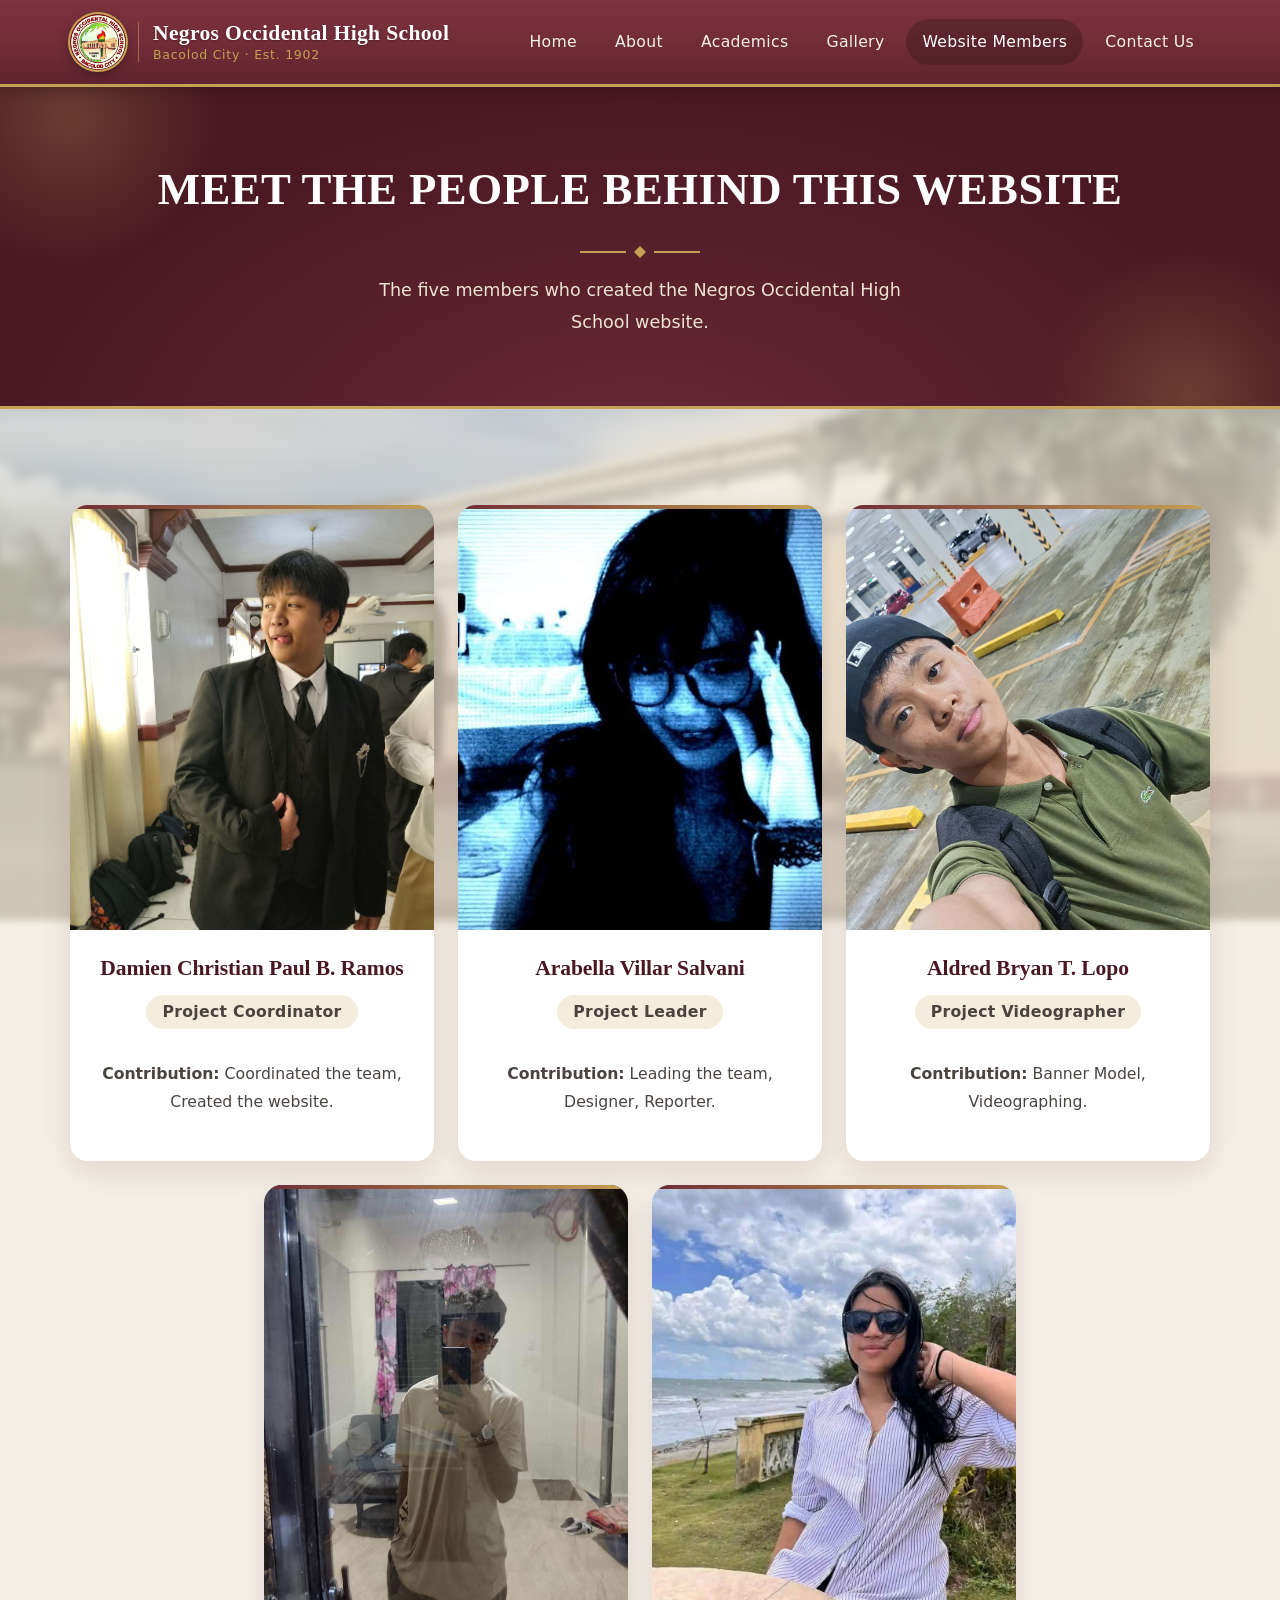
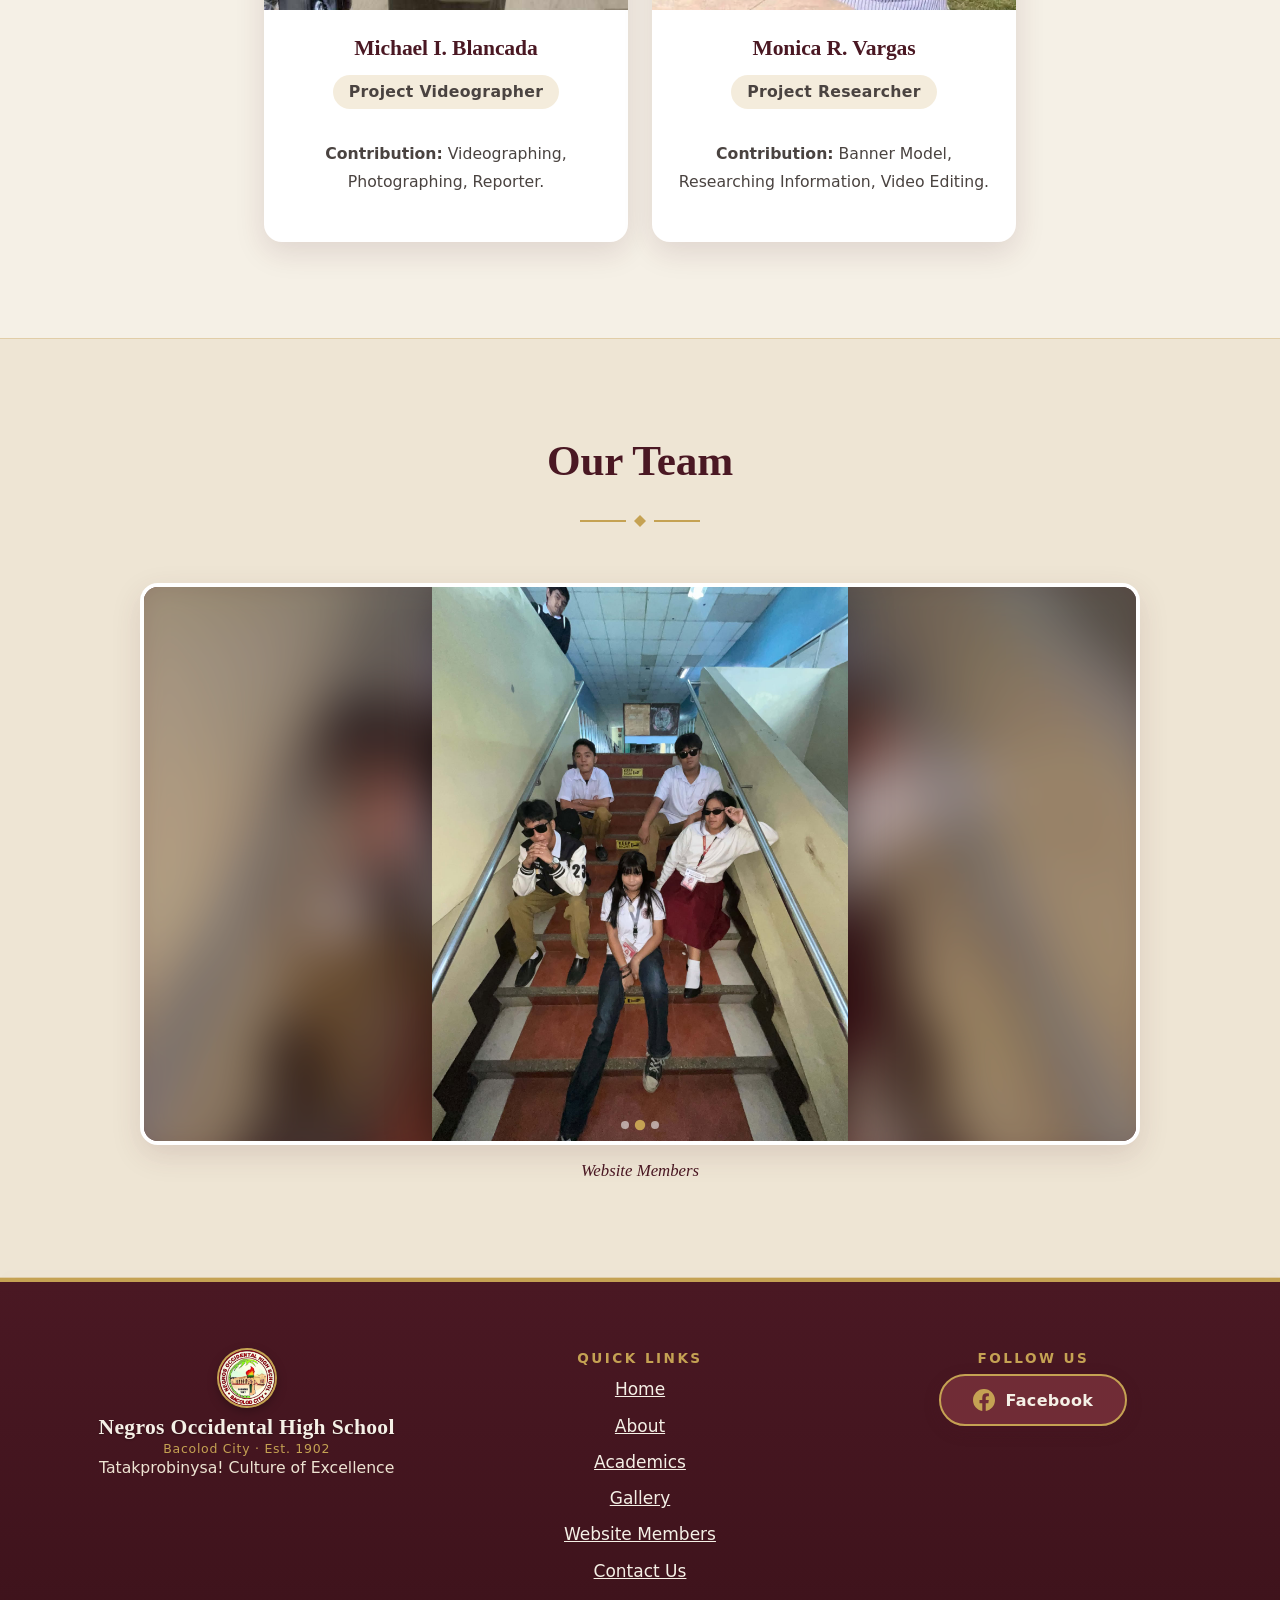
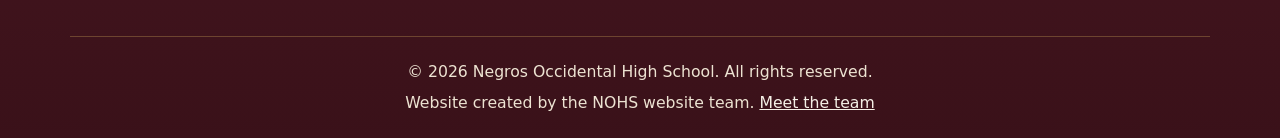
==== commit db763904: "Update members.html" ====
--- a/members.html
+++ b/members.html
@@ -26,11 +26,6 @@
     <div class="group-frame" id="group-frame"><!-- photos are added by js/group-photo.js --></div>
     <figcaption id="group-cap"></figcaption>
   </figure>
-  <div class="group-actions">
-    <label class="btn btn-outline" for="group-file" tabindex="0" onkeydown="if(event.key==='Enter')this.click()">Preview your own photos</label>
-    <input type="file" id="group-file" accept="image/*" multiple class="sr">
-    <p class="note">Select one or more photos from your device. This only changes what you see on your screen. To change it for everyone, replace the group photo files or edit js/data-members.js.</p>
-  </div>
 </div></section>
 <!-- Group photo lightbox (opens when the group photo is clicked) -->
 <div class="lightbox" id="group-lightbox" role="dialog" aria-modal="true" aria-label="Group photo viewer" hidden>
